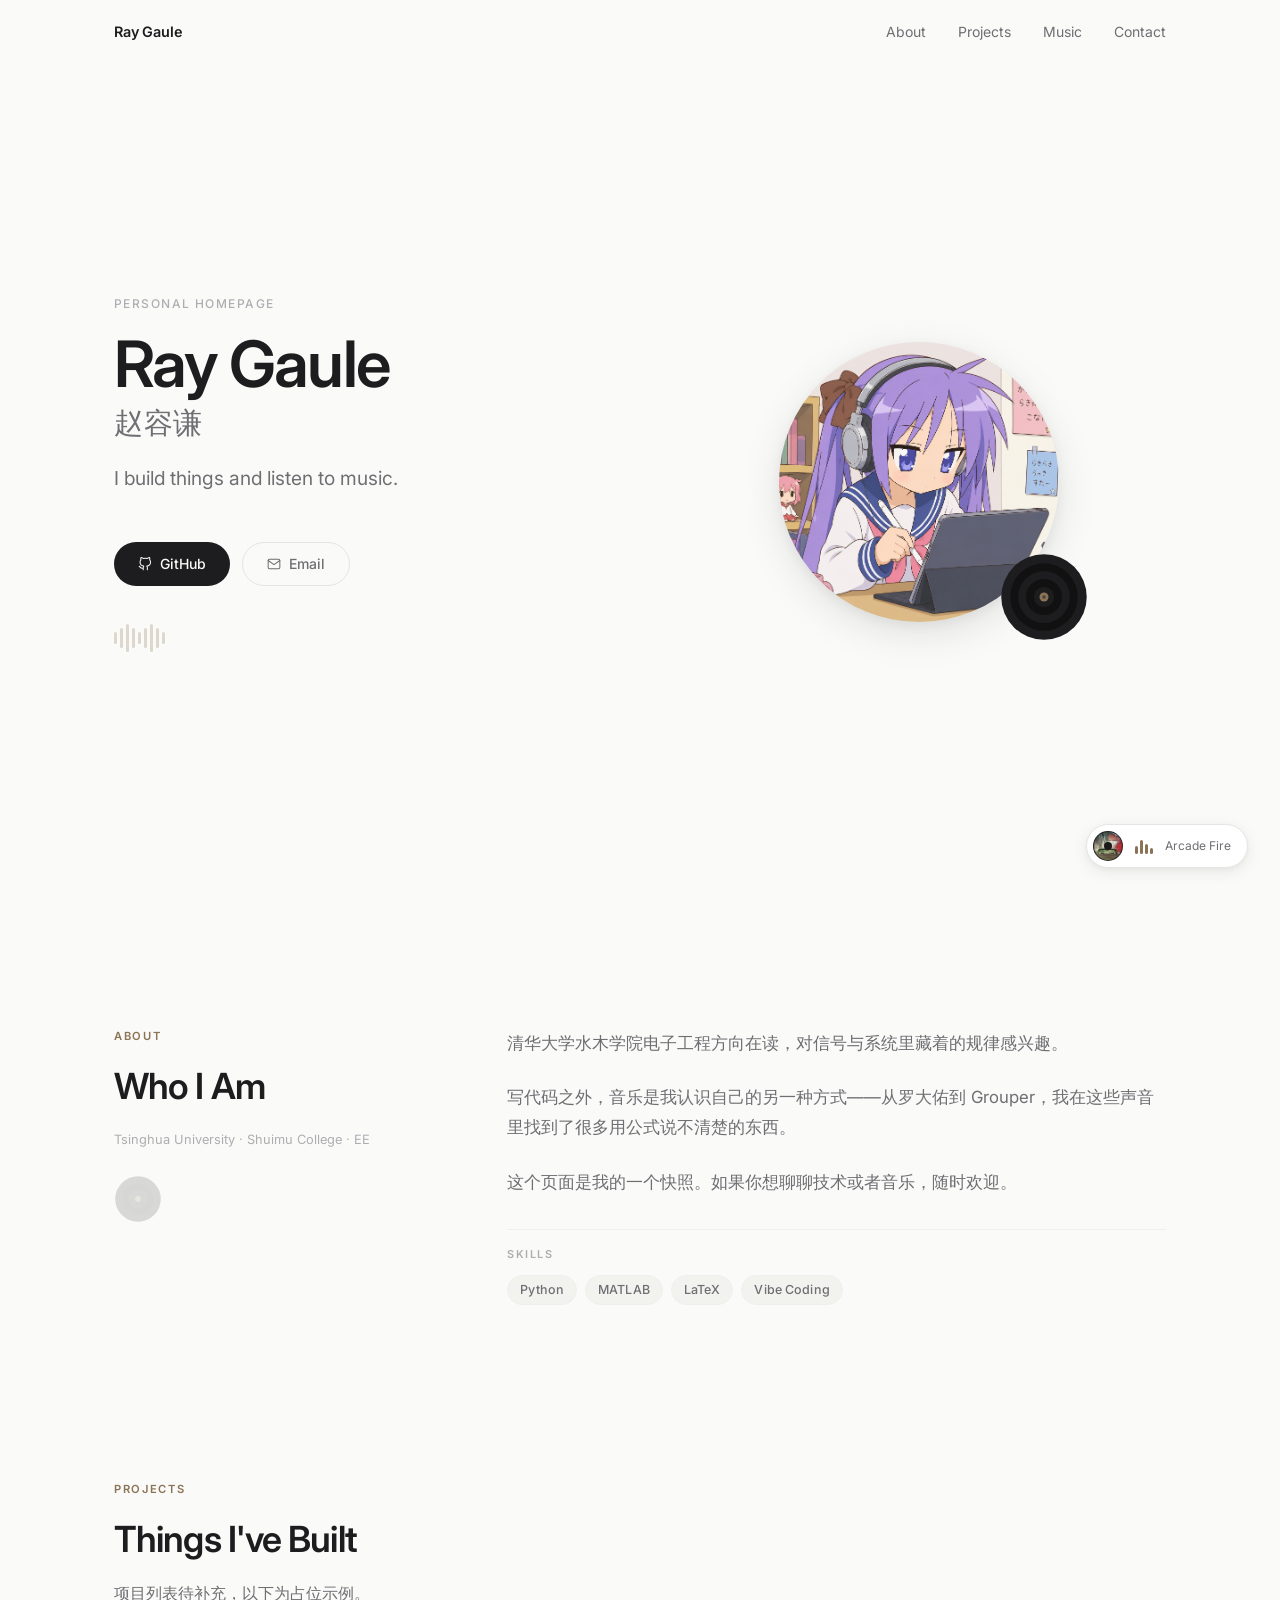
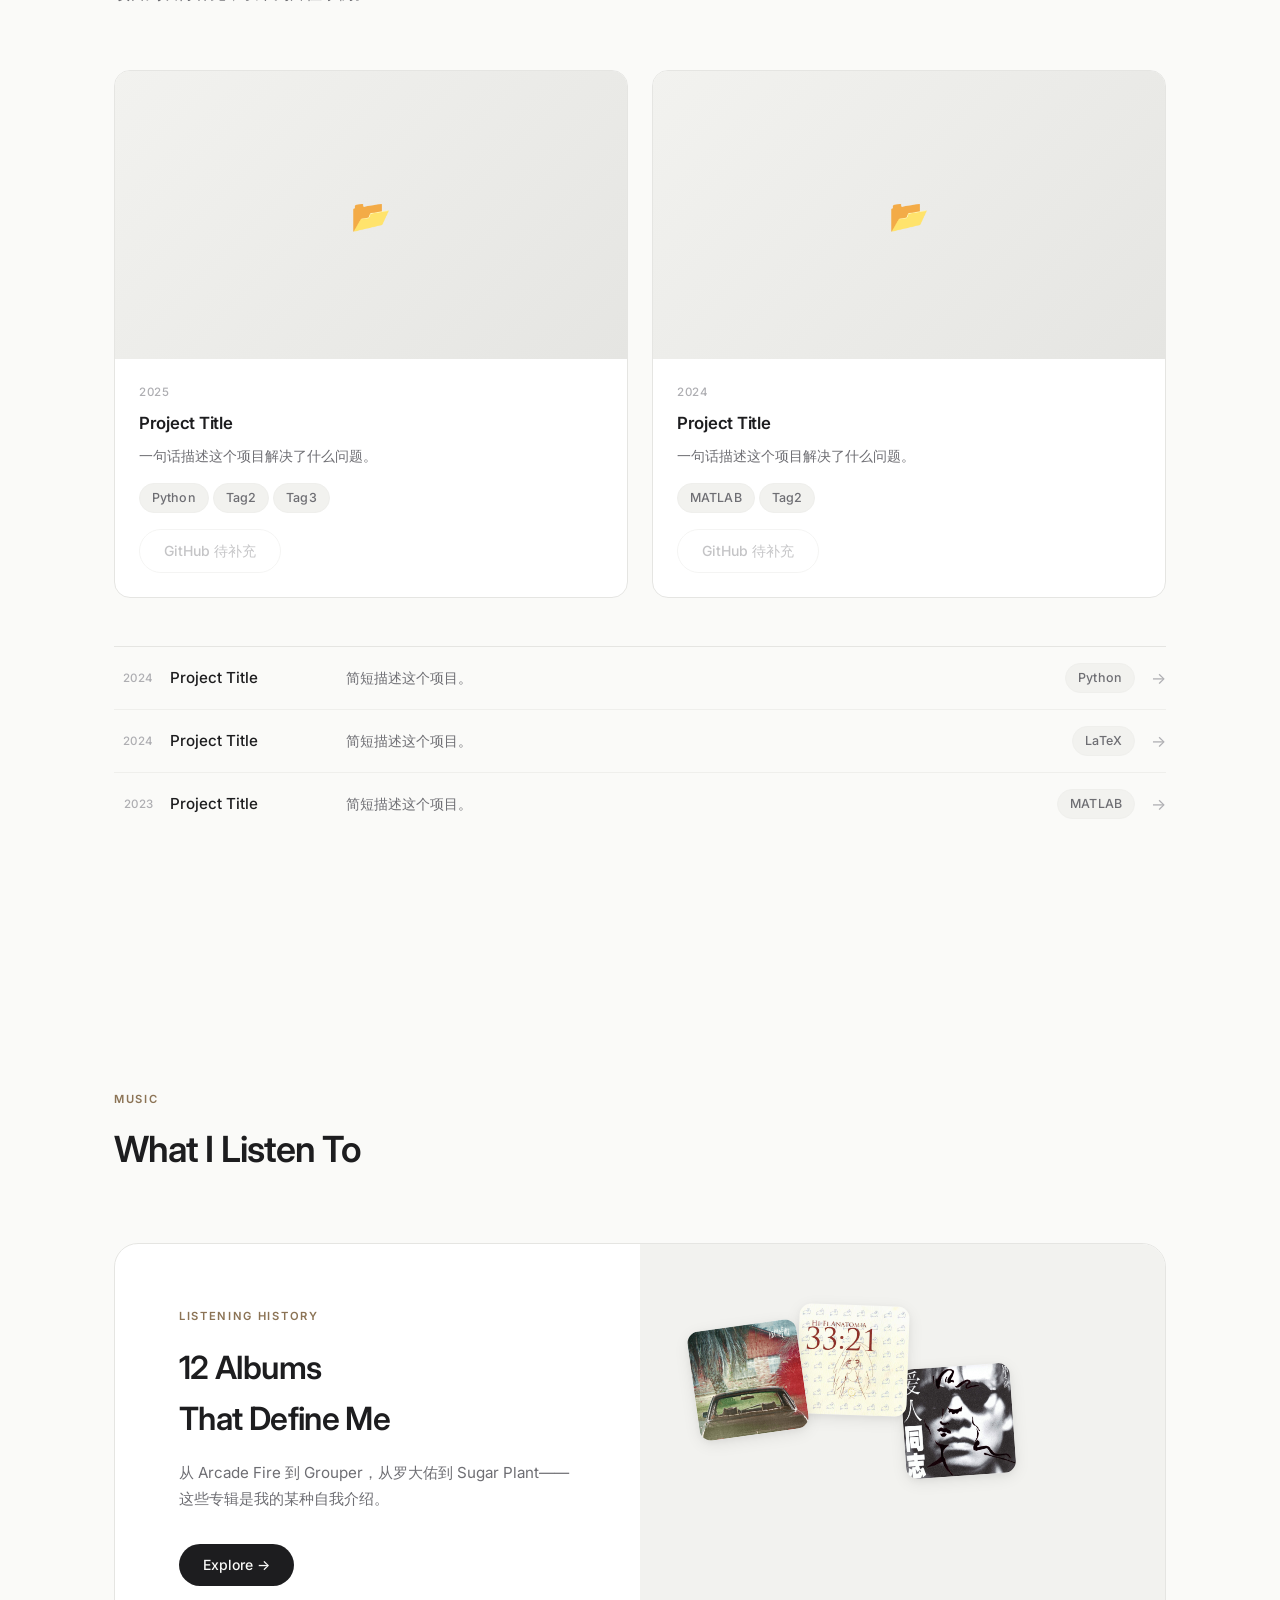
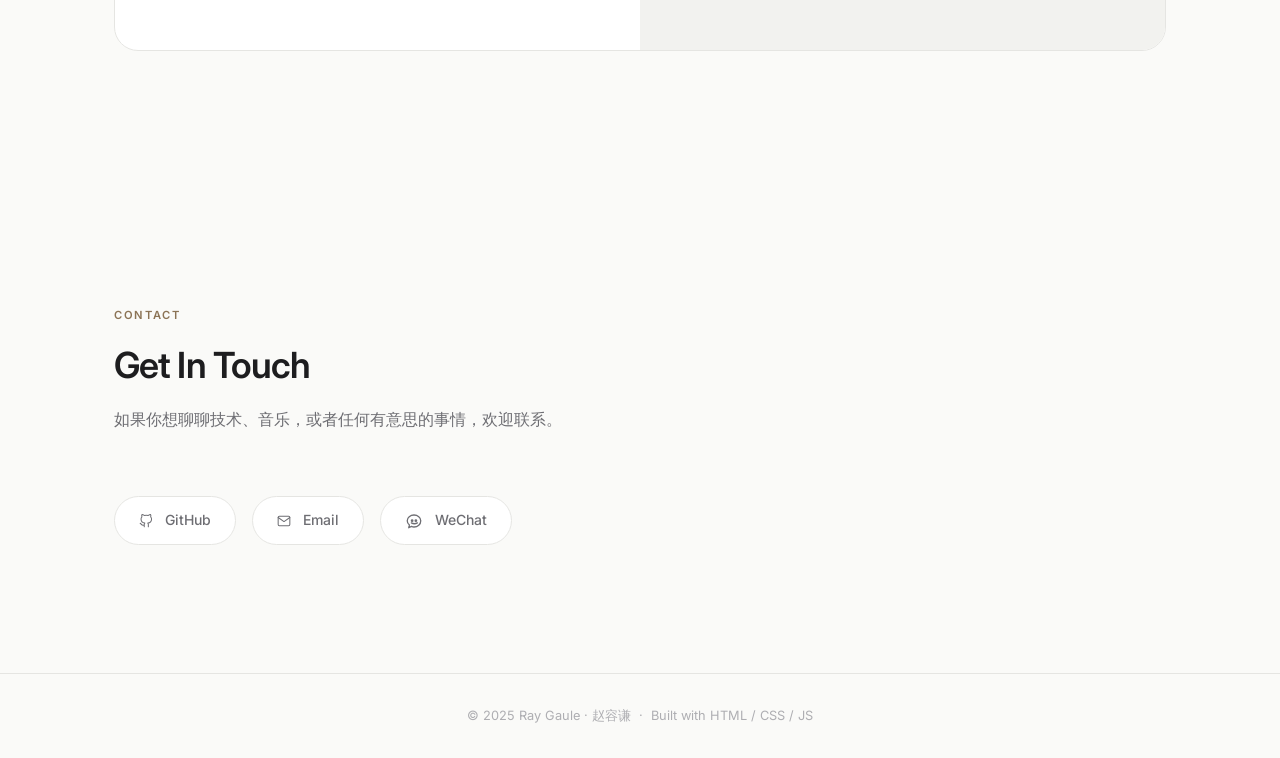
==== index.html @ f87926fa "搭建了基本的网站，包含基本程序员元素和music taste" ====
<!DOCTYPE html>
<html lang="zh-CN">
<head>
  <meta charset="UTF-8">
  <meta name="viewport" content="width=device-width, initial-scale=1.0">
  <title>Ray Gaule</title>
  <link rel="preconnect" href="https://fonts.googleapis.com">
  <link rel="preconnect" href="https://fonts.gstatic.com" crossorigin>
  <link rel="stylesheet" href="css/main.css">
  <link rel="stylesheet" href="css/components.css">
  <link rel="stylesheet" href="css/player.css">
</head>
<body>

<!-- ══════════════════════════════════════
     NAV
══════════════════════════════════════ -->
<nav class="nav" role="navigation">
  <div class="container nav__inner">
    <a class="nav__logo" href="#top">Ray Gaule</a>
    <ul class="nav__links" role="list">
      <li><a class="nav__link" href="#about">About</a></li>
      <li><a class="nav__link" href="#projects">Projects</a></li>
      <li><a class="nav__link" href="#music">Music</a></li>
      <li><a class="nav__link" href="#contact">Contact</a></li>
    </ul>
  </div>
</nav>

<!-- ══════════════════════════════════════
     HERO
══════════════════════════════════════ -->
<section class="hero" id="top">
  <div class="container hero__inner">

    <!-- Left: text -->
    <div class="hero__text">
      <p class="hero__label">Personal Homepage</p>

      <h1 class="hero__greeting">
        <span class="hero__name-en" id="heroNameEn">Ray Gaule</span>
        <span class="hero__name-zh" id="heroNameZh">赵容谦</span>
      </h1>

      <p class="hero__tagline" id="heroTagline">
        I build things and listen to music.
      </p>

      <div class="hero__cta">
        <!-- GitHub -->
        <a id="heroGithub" href="#" class="btn btn--primary" target="_blank" rel="noopener">
          <svg class="icon" viewBox="0 0 24 24">
            <path d="M9 19c-5 1.5-5-2.5-7-3m14 6v-3.87a3.37 3.37 0 0 0-.94-2.61c3.14-.35 6.44-1.54 6.44-7A5.44 5.44 0 0 0 20 4.77 5.07 5.07 0 0 0 19.91 1S18.73.65 16 2.48a13.38 13.38 0 0 0-7 0C6.27.65 5.09 1 5.09 1A5.07 5.07 0 0 0 5 4.77a5.44 5.44 0 0 0-1.5 3.78c0 5.42 3.3 6.61 6.44 7A3.37 3.37 0 0 0 9 18.13V22"/>
          </svg>
          GitHub
        </a>

        <!-- Email: hover shows address, click copies -->
        <button id="heroEmail" class="btn btn--ghost email-copy-btn"
                data-email="" title="点击复制邮箱">
          <svg class="icon" viewBox="0 0 24 24">
            <path d="M4 4h16c1.1 0 2 .9 2 2v12c0 1.1-.9 2-2 2H4c-1.1 0-2-.9-2-2V6c0-1.1.9-2 2-2z"/>
            <polyline points="22,6 12,13 2,6"/>
          </svg>
          Email
        </button>
      </div>

      <!-- Wave under CTA -->
      <div class="wave-divider" aria-hidden="true"
           style="justify-content:flex-start; margin-top:var(--s6);">
        <div class="wave-divider__bar"></div>
        <div class="wave-divider__bar"></div>
        <div class="wave-divider__bar"></div>
        <div class="wave-divider__bar"></div>
        <div class="wave-divider__bar"></div>
        <div class="wave-divider__bar"></div>
        <div class="wave-divider__bar"></div>
        <div class="wave-divider__bar"></div>
        <div class="wave-divider__bar"></div>
      </div>
    </div>

    <!-- Right: avatar + vinyl -->
    <div class="hero__visual">
      <div class="hero__avatar-wrap">
        <img class="hero__avatar" id="heroAvatar" src="" alt="Ray Gaule">
        <div class="hero__avatar-placeholder" id="heroInitials" style="display:none">RG</div>
        <div class="hero__vinyl" aria-hidden="true">
          <svg class="vinyl" viewBox="0 0 80 80">
            <g class="vinyl__disc">
              <circle cx="40" cy="40" r="38" fill="#1D1D1F"/>
              <circle cx="40" cy="40" r="30" fill="#111"/>
              <circle cx="40" cy="40" r="23" fill="#1D1D1F"/>
              <circle cx="40" cy="40" r="16" fill="#111"/>
              <circle cx="40" cy="40" r="9"  fill="#1D1D1F"/>
              <circle cx="40" cy="40" r="4"  fill="#8B7355"/>
              <circle cx="40" cy="40" r="1.5" fill="#444"/>
            </g>
          </svg>
        </div>
      </div>
    </div>

  </div>
</section>

<!-- ══════════════════════════════════════
     ABOUT  (includes Skills)
══════════════════════════════════════ -->
<section class="section" id="about">
  <div class="container">
    <div class="about__grid">

      <!-- Left: meta -->
      <div class="about__meta reveal">
        <div class="section-eyebrow">About</div>
        <h2 class="section-title">Who I Am</h2>
        <p class="about__edu" id="aboutEdu">Tsinghua University · Shuimu College · EE</p>

        <!-- Tiny vinyl accent -->
        <div style="margin-top:1.5rem; opacity:.15; width:48px;" aria-hidden="true">
          <svg viewBox="0 0 80 80">
            <g class="vinyl__disc">
              <circle cx="40" cy="40" r="38" fill="#1D1D1F"/>
              <circle cx="40" cy="40" r="26" fill="#111"/>
              <circle cx="40" cy="40" r="16" fill="#1D1D1F"/>
              <circle cx="40" cy="40" r="5"  fill="#8B7355"/>
            </g>
          </svg>
        </div>
      </div>

      <!-- Right: text + skills -->
      <div class="about__right">
        <div class="about__text reveal" id="aboutText">
          <!-- Paragraphs filled by JS -->
        </div>

        <!-- Skills integrated below text -->
        <div class="about__skills reveal" id="aboutSkills">
          <div class="about__skills-label">Skills</div>
          <div class="skills__list" id="skillsList">
            <!-- Tags filled by JS -->
          </div>
        </div>
      </div>

    </div>
  </div>
</section>

<!-- ══════════════════════════════════════
     PROJECTS
══════════════════════════════════════ -->
<section class="section" id="projects" style="padding-top: var(--s7);">
  <div class="container">
    <div class="section-header reveal">
      <div class="section-eyebrow">Projects</div>
      <h2 class="section-title">Things I've Built</h2>
      <p class="section-subtitle">项目列表待补充，以下为占位示例。</p>
    </div>

    <div class="projects__featured" id="projectsFeatured"></div>
    <div class="projects__others"   id="projectsOthers"></div>
  </div>
</section>

<!-- ══════════════════════════════════════
     MUSIC ENTRY
══════════════════════════════════════ -->
<section class="section" id="music">
  <div class="container">
    <div class="section-header reveal">
      <div class="section-eyebrow">Music</div>
      <h2 class="section-title">What I Listen To</h2>
    </div>

    <a href="music.html" class="music-entry reveal" aria-label="查看音乐品味页面">
      <div class="music-entry__content">
        <div class="music-entry__label">Listening History</div>
        <h3 class="music-entry__title">12 Albums<br>That Define Me</h3>
        <p class="music-entry__desc">
          从 Arcade Fire 到 Grouper，从罗大佑到 Sugar Plant——<br>
          这些专辑是我的某种自我介绍。
        </p>
        <span class="btn btn--primary" style="align-self:flex-start">Explore →</span>
      </div>
      <div class="music-entry__visual">
        <div class="album-previews" id="musicThumbs"></div>
      </div>
    </a>
  </div>
</section>

<!-- ══════════════════════════════════════
     CONTACT
══════════════════════════════════════ -->
<section class="section" id="contact">
  <div class="container">
    <div class="section-header reveal">
      <div class="section-eyebrow">Contact</div>
      <h2 class="section-title">Get In Touch</h2>
      <p class="section-subtitle">如果你想聊聊技术、音乐，或者任何有意思的事情，欢迎联系。</p>
    </div>

    <div class="contact__links reveal">

      <!-- GitHub -->
      <a id="contactGithub" href="#" class="contact-link" target="_blank" rel="noopener">
        <svg class="contact-link__icon icon" viewBox="0 0 24 24">
          <path d="M9 19c-5 1.5-5-2.5-7-3m14 6v-3.87a3.37 3.37 0 0 0-.94-2.61c3.14-.35 6.44-1.54 6.44-7A5.44 5.44 0 0 0 20 4.77 5.07 5.07 0 0 0 19.91 1S18.73.65 16 2.48a13.38 13.38 0 0 0-7 0C6.27.65 5.09 1 5.09 1A5.07 5.07 0 0 0 5 4.77a5.44 5.44 0 0 0-1.5 3.78c0 5.42 3.3 6.61 6.44 7A3.37 3.37 0 0 0 9 18.13V22"/>
        </svg>
        GitHub
      </a>

      <!-- Email (hover shows address, click copies) -->
      <button id="contactEmail" class="contact-link email-copy-btn" data-email="">
        <svg class="contact-link__icon icon" viewBox="0 0 24 24">
          <path d="M4 4h16c1.1 0 2 .9 2 2v12c0 1.1-.9 2-2 2H4c-1.1 0-2-.9-2-2V6c0-1.1.9-2 2-2z"/>
          <polyline points="22,6 12,13 2,6"/>
        </svg>
        Email
      </button>

      <!-- WeChat -->
      <button id="contactWechat" class="contact-link">
        <svg class="contact-link__icon" viewBox="0 0 24 24" fill="none"
             stroke="currentColor" stroke-width="1.75" stroke-linecap="round" stroke-linejoin="round">
          <path d="M8.5 14.5c2.5 1.5 5.5 1.5 8 0"/>
          <circle cx="9.5"  cy="11.5" r="1"/>
          <circle cx="14.5" cy="11.5" r="1"/>
          <path d="M21 11.5C21 7.36 16.97 4 12 4S3 7.36 3 11.5c0 2.32 1.12 4.38 2.88 5.77L5 21l3.64-1.82C9.7 19.7 10.82 20 12 20c4.97 0 9-3.36 9-8.5z"/>
        </svg>
        WeChat
      </button>

    </div>
  </div>
</section>

<!-- ══════════════════════════════════════
     FOOTER
══════════════════════════════════════ -->
<footer class="footer">
  <div class="container">
    <p>© 2025 Ray Gaule · 赵容谦 &nbsp;·&nbsp; Built with HTML / CSS / JS</p>
  </div>
</footer>

<!-- ══════════════════════════════════════
     WECHAT MODAL
══════════════════════════════════════ -->
<div class="modal-overlay" id="wechatModal" role="dialog" aria-modal="true">
  <div class="modal">
    <h3 class="modal__title">WeChat</h3>
    <p class="modal__sub">扫一扫加我微信</p>
    <div class="modal__qr">
      <img id="wechatQR" src="" alt="WeChat QR Code">
    </div>
    <button class="modal__close" id="wechatClose">关闭</button>
  </div>
</div>

<!-- ══════════════════════════════════════
     MINI PLAYER
══════════════════════════════════════ -->
<div id="player" class="player" aria-label="音乐播放器"></div>

<script src="js/player.js"></script>
<script src="js/main.js"></script>
</body>
</html>
---- css/main.css ----
/* ============================================================
   main.css — Design System & Base Styles
   ============================================================ */

@import url('https://fonts.googleapis.com/css2?family=Inter:wght@300;400;500;600&display=swap');

/* ── Design Tokens ───────────────────────────────────────── */
:root {
  /* Colors */
  --bg:            #FAFAF8;
  --bg-elevated:   #FFFFFF;
  --bg-secondary:  #F2F2EF;
  --border:        #E5E5E2;
  --border-light:  #EFEFEC;

  --text-primary:   #1D1D1F;
  --text-secondary: #6E6E73;
  --text-tertiary:  #AEAEB2;

  /* Accent — warm vinyl brown */
  --accent:       #8B7355;
  --accent-light: #F5EFE7;

  /* Typography */
  --font: 'Inter', -apple-system, BlinkMacSystemFont,
          'PingFang SC', 'Hiragino Sans GB', 'Microsoft YaHei', sans-serif;

  /* Spacing scale */
  --s1:  4px;
  --s2:  8px;
  --s3:  12px;
  --s4:  16px;
  --s5:  24px;
  --s6:  32px;
  --s7:  48px;
  --s8:  64px;
  --s9:  96px;
  --s10: 128px;

  /* Radii */
  --r-sm:  8px;
  --r-md:  12px;
  --r-lg:  16px;
  --r-xl:  24px;
  --r-full: 9999px;

  /* Shadows */
  --shadow-xs: 0 1px 2px rgba(0,0,0,.05);
  --shadow-sm: 0 1px 4px rgba(0,0,0,.06), 0 1px 2px rgba(0,0,0,.04);
  --shadow-md: 0 4px 16px rgba(0,0,0,.08), 0 2px 6px rgba(0,0,0,.04);
  --shadow-lg: 0 12px 40px rgba(0,0,0,.10), 0 4px 12px rgba(0,0,0,.05);
  --shadow-xl: 0 24px 64px rgba(0,0,0,.13), 0 8px 24px rgba(0,0,0,.06);

  /* Transitions */
  --t-fast:   150ms ease;
  --t-base:   240ms ease;
  --t-slow:   400ms ease;
  --t-spring: 600ms cubic-bezier(0.16, 1, 0.3, 1);

  /* Layout */
  --max-w:    1100px;
  --nav-h:    64px;
}

/* ── Reset ───────────────────────────────────────────────── */
*, *::before, *::after { box-sizing: border-box; margin: 0; padding: 0; }

html {
  font-size: 16px;
  scroll-behavior: smooth;
  -webkit-font-smoothing: antialiased;
  -moz-osx-font-smoothing: grayscale;
}

body {
  font-family: var(--font);
  background: var(--bg);
  color: var(--text-primary);
  line-height: 1.6;
  overflow-x: hidden;
}

img { display: block; max-width: 100%; }
a   { color: inherit; text-decoration: none; }
ul, ol { list-style: none; }
button { cursor: pointer; border: none; background: none; font: inherit; }

/* ── Typography Scale ────────────────────────────────────── */
.text-xs   { font-size: .75rem;  line-height: 1.4; }
.text-sm   { font-size: .875rem; line-height: 1.5; }
.text-base { font-size: 1rem;    line-height: 1.6; }
.text-lg   { font-size: 1.125rem;line-height: 1.5; }
.text-xl   { font-size: 1.25rem; line-height: 1.4; }
.text-2xl  { font-size: 1.5rem;  line-height: 1.3; }
.text-3xl  { font-size: 1.875rem;line-height: 1.25;}
.text-4xl  { font-size: 2.25rem; line-height: 1.2; }
.text-5xl  { font-size: 3rem;    line-height: 1.1; }
.text-6xl  { font-size: 3.75rem; line-height: 1.05;}

/* ── Layout Utilities ────────────────────────────────────── */
.container {
  width: 100%;
  max-width: var(--max-w);
  margin: 0 auto;
  padding: 0 var(--s5);
}

.section {
  padding: var(--s10) 0;
}

/* ── Navigation ──────────────────────────────────────────── */
.nav {
  position: fixed;
  top: 0; left: 0; right: 0;
  height: var(--nav-h);
  z-index: 100;
  transition: background var(--t-base), border-color var(--t-base), box-shadow var(--t-base);
  background: transparent;
  border-bottom: 1px solid transparent;
}

.nav.scrolled {
  background: rgba(250, 250, 248, 0.85);
  backdrop-filter: blur(20px);
  -webkit-backdrop-filter: blur(20px);
  border-bottom-color: var(--border-light);
  box-shadow: var(--shadow-xs);
}

.nav__inner {
  height: var(--nav-h);
  display: flex;
  align-items: center;
  justify-content: space-between;
}

.nav__logo {
  font-size: .9rem;
  font-weight: 600;
  letter-spacing: -.01em;
  color: var(--text-primary);
  transition: opacity var(--t-fast);
}
.nav__logo:hover { opacity: .65; }

.nav__links {
  display: flex;
  align-items: center;
  gap: var(--s6);
}

.nav__link {
  font-size: .875rem;
  font-weight: 400;
  color: var(--text-secondary);
  transition: color var(--t-fast);
}
.nav__link:hover,
.nav__link.active { color: var(--text-primary); }

/* ── Hero ────────────────────────────────────────────────── */
.hero {
  min-height: 100vh;
  display: flex;
  align-items: center;
  padding-top: var(--nav-h);
}

.hero__inner {
  display: grid;
  grid-template-columns: 1fr 1fr;
  gap: var(--s8);
  align-items: center;
  width: 100%;
}

.hero__label {
  font-size: .75rem;
  font-weight: 500;
  letter-spacing: .12em;
  text-transform: uppercase;
  color: var(--text-tertiary);
  margin-bottom: var(--s4);
}

.hero__greeting {
  font-size: clamp(2.5rem, 5vw, 4rem);
  font-weight: 600;
  letter-spacing: -.03em;
  line-height: 1.1;
  margin-bottom: var(--s3);
}

.hero__name-en  { display: block; color: var(--text-primary); }
.hero__name-zh  {
  display: block;
  font-size: clamp(1.2rem, 2.5vw, 1.8rem);
  font-weight: 300;
  color: var(--text-secondary);
  letter-spacing: .02em;
  margin-top: var(--s2);
}

.hero__tagline {
  font-size: clamp(1rem, 1.8vw, 1.2rem);
  font-weight: 400;
  color: var(--text-secondary);
  margin-top: var(--s5);
  margin-bottom: var(--s7);
  max-width: 400px;
}

.hero__cta {
  display: flex;
  gap: var(--s3);
  flex-wrap: wrap;
}

/* Hero Visual */
.hero__visual {
  display: flex;
  justify-content: center;
  align-items: center;
  position: relative;
}

.hero__avatar-wrap {
  position: relative;
  display: inline-block;
}

.hero__avatar {
  width: 280px;
  height: 280px;
  border-radius: 50%;
  object-fit: cover;
  box-shadow: var(--shadow-lg);
  display: block;
  background: var(--bg-secondary);
}

/* Avatar placeholder (shown when no image) */
.hero__avatar-placeholder {
  width: 280px;
  height: 280px;
  border-radius: 50%;
  background: linear-gradient(135deg, var(--bg-secondary) 0%, var(--border) 100%);
  display: flex;
  align-items: center;
  justify-content: center;
  box-shadow: var(--shadow-lg);
  font-size: 4rem;
  font-weight: 300;
  color: var(--text-tertiary);
  letter-spacing: -.02em;
}

/* Vinyl decoration */
.hero__vinyl {
  position: absolute;
  bottom: -20px;
  right: -30px;
  width: 90px;
  height: 90px;
}

/* ── Section Headers ─────────────────────────────────────── */
.section-header {
  margin-bottom: var(--s8);
}

.section-eyebrow {
  font-size: .7rem;
  font-weight: 600;
  letter-spacing: .15em;
  text-transform: uppercase;
  color: var(--accent);
  margin-bottom: var(--s3);
}

.section-title {
  font-size: clamp(1.5rem, 3vw, 2.25rem);
  font-weight: 600;
  letter-spacing: -.025em;
  color: var(--text-primary);
}

.section-subtitle {
  font-size: 1rem;
  color: var(--text-secondary);
  margin-top: var(--s3);
  max-width: 560px;
}

/* ── About (includes Skills) ─────────────────────────────── */
.about__grid {
  display: grid;
  grid-template-columns: 1fr 2fr;
  gap: var(--s8);
  align-items: start;
}

.about__meta {
  position: sticky;
  top: calc(var(--nav-h) + var(--s6));
}

.about__edu {
  font-size: .8rem;
  color: var(--text-tertiary);
  margin-top: var(--s3);
  line-height: 1.8;
}

/* Right column wrapper */
.about__right {
  display: flex;
  flex-direction: column;
  gap: var(--s6);
}

.about__text p {
  font-size: 1.05rem;
  line-height: 1.8;
  color: var(--text-secondary);
  margin-bottom: var(--s5);
}

.about__text p:last-child { margin-bottom: 0; }

/* Skills integrated below about text */
.about__skills {
  padding-top: var(--s4);
  border-top: 1px solid var(--border-light);
}

.about__skills-label {
  font-size: .68rem;
  font-weight: 600;
  letter-spacing: .14em;
  text-transform: uppercase;
  color: var(--text-tertiary);
  margin-bottom: var(--s3);
}

.skills__list {
  display: flex;
  flex-wrap: wrap;
  gap: var(--s2);
}

/* ── Email copy tooltip ──────────────────────────────────── */
.email-copy-btn {
  position: relative;
}

/* Tooltip: shows email address on hover */
.email-copy-btn::before {
  content: attr(data-email);
  position: absolute;
  bottom: calc(100% + 10px);
  left: 50%;
  transform: translateX(-50%) translateY(4px);
  background: var(--text-primary);
  color: var(--bg-elevated);
  font-size: .72rem;
  font-weight: 400;
  padding: 5px 12px;
  border-radius: var(--r-full);
  white-space: nowrap;
  opacity: 0;
  pointer-events: none;
  transition: opacity var(--t-base), transform var(--t-base);
  z-index: 10;
}

/* Tooltip arrow */
.email-copy-btn::after {
  content: '';
  position: absolute;
  bottom: calc(100% + 4px);
  left: 50%;
  transform: translateX(-50%) translateY(4px);
  border: 5px solid transparent;
  border-top-color: var(--text-primary);
  opacity: 0;
  pointer-events: none;
  transition: opacity var(--t-base), transform var(--t-base);
  z-index: 10;
}

.email-copy-btn:hover::before,
.email-copy-btn:hover::after {
  opacity: 1;
  transform: translateX(-50%) translateY(0);
}

/* Copied state: tooltip shows confirmation */
.email-copy-btn.copied::before {
  content: '已复制 ✓';
  background: #22a861;
}

.email-copy-btn.copied::after {
  border-top-color: #22a861;
}

/* ── Projects ────────────────────────────────────────────── */
.projects__featured {
  display: grid;
  grid-template-columns: repeat(2, 1fr);
  gap: var(--s5);
  margin-bottom: var(--s7);
}

.projects__others {
  display: flex;
  flex-direction: column;
  gap: 0;
  border-top: 1px solid var(--border);
}

/* ── Music Section (entry) ───────────────────────────────── */
.music-entry {
  background: var(--bg-elevated);
  border: 1px solid var(--border);
  border-radius: var(--r-xl);
  overflow: hidden;
  display: grid;
  grid-template-columns: 1fr 1fr;
  min-height: 320px;
  transition: box-shadow var(--t-base), transform var(--t-base);
}

.music-entry:hover {
  box-shadow: var(--shadow-lg);
  transform: translateY(-2px);
}

.music-entry__content {
  padding: var(--s8);
  display: flex;
  flex-direction: column;
  justify-content: center;
}

.music-entry__label {
  font-size: .7rem;
  font-weight: 600;
  letter-spacing: .15em;
  text-transform: uppercase;
  color: var(--accent);
  margin-bottom: var(--s4);
}

.music-entry__title {
  font-size: clamp(1.5rem, 2.5vw, 2rem);
  font-weight: 600;
  letter-spacing: -.02em;
  margin-bottom: var(--s4);
}

.music-entry__desc {
  font-size: .95rem;
  color: var(--text-secondary);
  line-height: 1.7;
  margin-bottom: var(--s6);
}

.music-entry__visual {
  position: relative;
  background: var(--bg-secondary);
  overflow: hidden;
  display: flex;
  align-items: center;
  justify-content: center;
}

/* ── Contact ─────────────────────────────────────────────── */
.contact__links {
  display: flex;
  gap: var(--s4);
  flex-wrap: wrap;
  margin-top: var(--s6);
}

/* ── Modal (WeChat QR) ───────────────────────────────────── */
.modal-overlay {
  position: fixed;
  inset: 0;
  background: rgba(0,0,0,.4);
  backdrop-filter: blur(4px);
  z-index: 200;
  display: flex;
  align-items: center;
  justify-content: center;
  opacity: 0;
  pointer-events: none;
  transition: opacity var(--t-base);
}

.modal-overlay.open {
  opacity: 1;
  pointer-events: all;
}

.modal {
  background: var(--bg-elevated);
  border-radius: var(--r-xl);
  padding: var(--s7);
  text-align: center;
  box-shadow: var(--shadow-xl);
  transform: scale(.95) translateY(8px);
  transition: transform var(--t-spring);
  max-width: 320px;
  width: 90%;
}

.modal-overlay.open .modal {
  transform: scale(1) translateY(0);
}

.modal__title {
  font-size: 1.1rem;
  font-weight: 600;
  margin-bottom: var(--s2);
}

.modal__sub {
  font-size: .85rem;
  color: var(--text-secondary);
  margin-bottom: var(--s5);
}

.modal__qr {
  width: 180px;
  height: 180px;
  margin: 0 auto var(--s5);
  border-radius: var(--r-md);
  background: var(--bg-secondary);
  display: flex;
  align-items: center;
  justify-content: center;
  overflow: hidden;
}

.modal__qr img { width: 100%; height: 100%; object-fit: cover; }

.modal__close {
  font-size: .85rem;
  color: var(--text-secondary);
  padding: var(--s2) var(--s4);
  border-radius: var(--r-full);
  border: 1px solid var(--border);
  transition: background var(--t-fast), color var(--t-fast);
}
.modal__close:hover {
  background: var(--bg-secondary);
  color: var(--text-primary);
}

/* ── Footer ──────────────────────────────────────────────── */
.footer {
  border-top: 1px solid var(--border);
  padding: var(--s6) 0;
  text-align: center;
  color: var(--text-tertiary);
  font-size: .8rem;
}

/* ── Wave / Music Divider ────────────────────────────────── */
.wave-divider {
  width: 100%;
  height: 40px;
  display: flex;
  align-items: center;
  gap: 3px;
  justify-content: center;
  margin: var(--s3) 0;
  opacity: .25;
}

.wave-divider__bar {
  width: 3px;
  border-radius: 2px;
  background: var(--accent);
  animation: wave-idle 1.4s ease-in-out infinite;
}

.wave-divider__bar:nth-child(1)  { height: 12px; animation-delay: 0s; }
.wave-divider__bar:nth-child(2)  { height: 20px; animation-delay: .1s; }
.wave-divider__bar:nth-child(3)  { height: 28px; animation-delay: .2s; }
.wave-divider__bar:nth-child(4)  { height: 20px; animation-delay: .3s; }
.wave-divider__bar:nth-child(5)  { height: 12px; animation-delay: .4s; }
.wave-divider__bar:nth-child(6)  { height: 20px; animation-delay: .3s; }
.wave-divider__bar:nth-child(7)  { height: 28px; animation-delay: .2s; }
.wave-divider__bar:nth-child(8)  { height: 20px; animation-delay: .1s; }
.wave-divider__bar:nth-child(9)  { height: 12px; animation-delay: 0s; }

@keyframes wave-idle {
  0%, 100% { transform: scaleY(1); }
  50%       { transform: scaleY(.4); }
}

/* ── Scroll-reveal ───────────────────────────────────────── */
.reveal {
  opacity: 0;
  transform: translateY(24px);
  transition: opacity var(--t-slow), transform var(--t-slow);
}

.reveal.visible {
  opacity: 1;
  transform: translateY(0);
}

/* ── Responsive ──────────────────────────────────────────── */
@media (max-width: 900px) {
  .hero__inner         { grid-template-columns: 1fr; text-align: center; }
  .hero__visual        { justify-content: center; margin-top: var(--s6); }
  .hero__tagline       { margin-left: auto; margin-right: auto; }
  .hero__cta           { justify-content: center; }
  .about__grid         { grid-template-columns: 1fr; }
  .about__meta         { position: static; }
  .projects__featured  { grid-template-columns: 1fr; }
  .music-entry         { grid-template-columns: 1fr; }
  .music-entry__visual { min-height: 200px; order: -1; }
}

@media (max-width: 600px) {
  .nav__links { display: none; }
  .section    { padding: var(--s8) 0; }
  .hero__avatar, .hero__avatar-placeholder { width: 200px; height: 200px; }
}
---- css/components.css ----
/* ============================================================
   components.css — Reusable UI Components
   ============================================================ */

/* ── Buttons ─────────────────────────────────────────────── */
.btn {
  display: inline-flex;
  align-items: center;
  gap: var(--s2);
  padding: 10px var(--s5);
  border-radius: var(--r-full);
  font-size: .875rem;
  font-weight: 500;
  transition: background var(--t-fast), color var(--t-fast),
              box-shadow var(--t-fast), transform var(--t-fast);
  white-space: nowrap;
  cursor: pointer;
}

.btn:active { transform: scale(.97); }

.btn--primary {
  background: var(--text-primary);
  color: var(--bg);
}
.btn--primary:hover {
  background: #3D3D3F;
  box-shadow: var(--shadow-sm);
}

.btn--ghost {
  background: transparent;
  color: var(--text-secondary);
  border: 1px solid var(--border);
}
.btn--ghost:hover {
  background: var(--bg-secondary);
  color: var(--text-primary);
}

.btn--icon {
  width: 40px;
  height: 40px;
  padding: 0;
  justify-content: center;
  border-radius: 50%;
}

/* ── Tags / Skill Pills ──────────────────────────────────── */
.tag {
  display: inline-block;
  padding: var(--s1) var(--s3);
  border-radius: var(--r-full);
  font-size: .78rem;
  font-weight: 500;
  background: var(--bg-secondary);
  color: var(--text-secondary);
  border: 1px solid var(--border-light);
  letter-spacing: .01em;
  transition: background var(--t-fast), color var(--t-fast);
}

.tag:hover {
  background: var(--accent-light);
  color: var(--accent);
  border-color: transparent;
}

/* ── Project Cards ───────────────────────────────────────── */
.project-card {
  background: var(--bg-elevated);
  border: 1px solid var(--border);
  border-radius: var(--r-lg);
  overflow: hidden;
  transition: box-shadow var(--t-base), transform var(--t-base);
  display: flex;
  flex-direction: column;
}

.project-card:hover {
  box-shadow: var(--shadow-lg);
  transform: translateY(-3px);
}

.project-card__image {
  aspect-ratio: 16/9;
  background: var(--bg-secondary);
  overflow: hidden;
  position: relative;
}

.project-card__image img {
  width: 100%;
  height: 100%;
  object-fit: cover;
  transition: transform var(--t-slow);
}

.project-card:hover .project-card__image img {
  transform: scale(1.04);
}

/* Placeholder when no image */
.project-card__image-placeholder {
  width: 100%;
  height: 100%;
  display: flex;
  align-items: center;
  justify-content: center;
  background: linear-gradient(135deg, var(--bg-secondary) 0%, var(--border) 100%);
  font-size: 2rem;
  color: var(--text-tertiary);
}

.project-card__body {
  padding: var(--s5);
  flex: 1;
  display: flex;
  flex-direction: column;
}

.project-card__year {
  font-size: .72rem;
  color: var(--text-tertiary);
  margin-bottom: var(--s2);
  font-weight: 500;
  letter-spacing: .05em;
}

.project-card__title {
  font-size: 1.05rem;
  font-weight: 600;
  letter-spacing: -.015em;
  margin-bottom: var(--s2);
  color: var(--text-primary);
}

.project-card__desc {
  font-size: .875rem;
  color: var(--text-secondary);
  line-height: 1.6;
  flex: 1;
  margin-bottom: var(--s4);
}

.project-card__tags {
  display: flex;
  flex-wrap: wrap;
  gap: var(--s1);
  margin-bottom: var(--s4);
}

.project-card__links {
  display: flex;
  gap: var(--s3);
  margin-top: auto;
}

/* ── Project List Item (others) ──────────────────────────── */
.project-item {
  display: flex;
  align-items: center;
  padding: var(--s4) 0;
  border-bottom: 1px solid var(--border-light);
  gap: var(--s4);
  transition: background var(--t-fast);
  cursor: pointer;
}

.project-item:last-child { border-bottom: none; }

.project-item__year {
  font-size: .72rem;
  color: var(--text-tertiary);
  font-weight: 500;
  letter-spacing: .05em;
  min-width: 40px;
  text-align: right;
}

.project-item__title {
  font-size: .95rem;
  font-weight: 500;
  color: var(--text-primary);
  min-width: 160px;
}

.project-item__desc {
  font-size: .85rem;
  color: var(--text-secondary);
  flex: 1;
}

.project-item__tags {
  display: flex;
  gap: var(--s1);
}

.project-item__arrow {
  color: var(--text-tertiary);
  transition: transform var(--t-fast), color var(--t-fast);
  font-size: 1rem;
}

.project-item:hover .project-item__arrow {
  transform: translateX(3px);
  color: var(--text-primary);
}

/* ── Contact Link ────────────────────────────────────────── */
.contact-link {
  display: inline-flex;
  align-items: center;
  gap: var(--s3);
  padding: var(--s3) var(--s5);
  border-radius: var(--r-full);
  font-size: .875rem;
  font-weight: 500;
  background: var(--bg-elevated);
  border: 1px solid var(--border);
  color: var(--text-secondary);
  transition: background var(--t-fast), color var(--t-fast),
              box-shadow var(--t-fast), transform var(--t-fast);
}

.contact-link:hover {
  background: var(--bg-secondary);
  color: var(--text-primary);
  box-shadow: var(--shadow-sm);
  transform: translateY(-1px);
}

.contact-link__icon {
  width: 18px;
  height: 18px;
  flex-shrink: 0;
}

/* ── Mini Album Previews (music entry section) ───────────── */
.album-previews {
  position: relative;
  width: 100%;
  height: 100%;
  min-height: 240px;
}

.album-preview-thumb {
  position: absolute;
  width: 110px;
  height: 110px;
  border-radius: var(--r-md);
  overflow: hidden;
  box-shadow: var(--shadow-md);
  background: var(--bg-secondary);
  transition: transform var(--t-slow), box-shadow var(--t-slow);
}

.album-preview-thumb img {
  width: 100%;
  height: 100%;
  object-fit: cover;
}

.album-preview-thumb:nth-child(1) {
  top: 20%;  left: 10%;
  transform: rotate(-8deg);
  z-index: 3;
}
.album-preview-thumb:nth-child(2) {
  top: 15%;  left: 30%;
  transform: rotate(2deg);
  z-index: 2;
}
.album-preview-thumb:nth-child(3) {
  top: 30%;  left: 50%;
  transform: rotate(-4deg);
  z-index: 1;
}

.music-entry:hover .album-preview-thumb:nth-child(1) {
  transform: rotate(-12deg) translateY(-6px);
  box-shadow: var(--shadow-lg);
}
.music-entry:hover .album-preview-thumb:nth-child(2) {
  transform: rotate(4deg) translateY(-10px);
  box-shadow: var(--shadow-lg);
}
.music-entry:hover .album-preview-thumb:nth-child(3) {
  transform: rotate(-6deg) translateY(-4px);
  box-shadow: var(--shadow-lg);
}

/* ── Vinyl SVG Animation ─────────────────────────────────── */
.vinyl {
  width: 100%;
  height: 100%;
}

.vinyl__disc {
  animation: spin-slow 8s linear infinite;
  transform-origin: 50% 50%;
}

.vinyl__disc.paused {
  animation-play-state: paused;
}

@keyframes spin-slow {
  from { transform: rotate(0deg); }
  to   { transform: rotate(360deg); }
}

/* ── Icon SVG helpers ────────────────────────────────────── */
.icon {
  display: inline-block;
  width: 1em;
  height: 1em;
  stroke-width: 1.75;
  stroke: currentColor;
  fill: none;
  stroke-linecap: round;
  stroke-linejoin: round;
  vertical-align: middle;
}
---- css/player.css ----
/* ============================================================
   player.css — Mini Music Player v2 (Disc + Visualizer)
   ============================================================ */

/* ── Container ───────────────────────────────────────────── */
.player {
  position: fixed;
  bottom: var(--s6);
  right:  var(--s6);
  z-index: 150;
  display: flex;
  flex-direction: column;
  align-items: flex-end;
}

/* ── Collapsed pill ──────────────────────────────────────── */
.player__pill {
  display: flex;
  align-items: center;
  gap: var(--s3);
  padding: 6px var(--s4) 6px 6px;
  background: var(--bg-elevated);
  border: 1px solid var(--border);
  border-radius: var(--r-full);
  box-shadow: var(--shadow-md);
  cursor: pointer;
  user-select: none;
  transition: box-shadow var(--t-fast), transform var(--t-fast);
}

.player__pill:hover {
  box-shadow: var(--shadow-lg);
  transform: translateY(-1px);
}

/* Mini circular album art in pill */
.player__pill-disc {
  width: 30px;
  height: 30px;
  border-radius: 50%;
  overflow: hidden;
  flex-shrink: 0;
  border: 1px solid rgba(0,0,0,.08);
  background: #222;
  animation: disc-spin 10s linear infinite;
  animation-play-state: paused;
  position: relative;
}

.player--playing .player__pill-disc { animation-play-state: running; }

.player__pill-disc img {
  width: 100%; height: 100%;
  object-fit: cover; display: block;
}

/* Tiny center hole overlay on pill disc */
.player__pill-disc::after {
  content: '';
  position: absolute;
  top: 50%; left: 50%;
  transform: translate(-50%,-50%);
  width: 8px; height: 8px;
  border-radius: 50%;
  background: #1a1a1a;
  box-shadow: 0 0 0 1px rgba(255,255,255,.05);
  pointer-events: none;
}

/* EQ bars */
.player__pill-eq {
  display: flex;
  align-items: flex-end;
  gap: 2px;
  height: 16px;
}

.player__pill-eq-bar {
  width: 3px;
  border-radius: 2px;
  background: var(--accent);
}

.player__pill-eq-bar:nth-child(1) { height: 8px;  animation: eq1 .80s ease-in-out infinite; }
.player__pill-eq-bar:nth-child(2) { height: 14px; animation: eq2 .90s ease-in-out infinite; }
.player__pill-eq-bar:nth-child(3) { height: 10px; animation: eq3 .70s ease-in-out infinite; }
.player__pill-eq-bar:nth-child(4) { height: 6px;  animation: eq4 1.1s ease-in-out infinite; }

.player:not(.player--playing) .player__pill-eq-bar { animation-play-state: paused; }

@keyframes eq1 { 0%,100%{height:8px}  50%{height:14px} }
@keyframes eq2 { 0%,100%{height:14px} 50%{height:6px}  }
@keyframes eq3 { 0%,100%{height:10px} 50%{height:16px} }
@keyframes eq4 { 0%,100%{height:6px}  50%{height:12px} }

.player__pill-track {
  font-size: .75rem;
  color: var(--text-secondary);
  max-width: 120px;
  white-space: nowrap;
  overflow: hidden;
  text-overflow: ellipsis;
}

/* ── Expanded panel ──────────────────────────────────────── */
.player__panel {
  background: var(--bg-elevated);
  border: 1px solid var(--border);
  border-radius: var(--r-xl);
  box-shadow: var(--shadow-xl);
  width: 300px;
  overflow: hidden;
  margin-bottom: var(--s2);
  transform-origin: bottom right;
  animation: panel-open var(--t-spring) forwards;
}

@keyframes panel-open {
  from { opacity: 0; transform: scale(.92) translateY(10px); }
  to   { opacity: 1; transform: scale(1)   translateY(0);    }
}

.player__panel.closing {
  animation: panel-close var(--t-base) forwards;
}

@keyframes panel-close {
  from { opacity: 1; transform: scale(1)   translateY(0);    }
  to   { opacity: 0; transform: scale(.92) translateY(10px); }
}

/* ── Disc section (dark backdrop) ───────────────────────── */
.player__disc-section {
  position: relative;
  background: #161412;
  padding: var(--s5) 0 0;
  display: flex;
  flex-direction: column;
  align-items: center;
  gap: var(--s4);
}

/* Close button */
.player__close {
  position: absolute;
  top: var(--s3); right: var(--s3);
  width: 26px; height: 26px;
  border-radius: 50%;
  background: rgba(255,255,255,.10);
  border: none;
  color: rgba(255,255,255,.60);
  display: flex;
  align-items: center; justify-content: center;
  opacity: 0;
  transition: opacity var(--t-fast), background var(--t-fast), color var(--t-fast);
  z-index: 5;
  cursor: pointer;
}

.player__disc-section:hover .player__close { opacity: 1; }
.player__close:hover { background: rgba(255,255,255,.22); color: white; }

/* ── Spinning disc ───────────────────────────────────────── */
.player__disc {
  width: 156px; height: 156px;
  border-radius: 50%;
  position: relative;
  cursor: pointer;
  flex-shrink: 0;
  box-shadow:
    0 0 0 1px rgba(255,255,255,.04),
    0 8px 40px rgba(0,0,0,.65),
    0 2px 8px  rgba(0,0,0,.40);
}

/* Burst animation on track change */
@keyframes disc-burst {
  0%   { transform: scale(1); }
  28%  { transform: scale(1.07); }
  100% { transform: scale(1); }
}

.player__disc.burst { animation: disc-burst 360ms cubic-bezier(0.16,1,0.3,1); }

/* Rotating wrapper — only this part spins */
.player__disc-inner {
  width: 100%; height: 100%;
  border-radius: 50%;
  animation: disc-spin 10s linear infinite;
  animation-play-state: paused;
}

.player--playing .player__disc-inner { animation-play-state: running; }

@keyframes disc-spin {
  from { transform: rotate(0deg); }
  to   { transform: rotate(360deg); }
}

/* Album art fills disc */
.player__disc-cover {
  position: absolute;
  inset: 0;
  border-radius: 50%;
  overflow: hidden;
  background: #222;
}

.player__disc-cover img {
  width: 100%; height: 100%;
  object-fit: cover; display: block;
  transition: opacity 280ms ease;
}

/* Subtle vinyl groove rings */
.player__disc-grooves {
  position: absolute;
  inset: 0;
  border-radius: 50%;
  background: radial-gradient(circle at center,
    transparent 25%,
    rgba(0,0,0,.12) 27%, transparent 28%,
    rgba(0,0,0,.08) 35%, transparent 36%,
    rgba(0,0,0,.07) 43%, transparent 44%,
    rgba(0,0,0,.05) 51%, transparent 52%,
    rgba(0,0,0,.04) 59%, transparent 60%,
    rgba(0,0,0,.03) 67%, transparent 68%
  );
  pointer-events: none;
}

/* Center spindle hole */
.player__disc-hole {
  position: absolute;
  top: 50%; left: 50%;
  transform: translate(-50%,-50%);
  width: 20px; height: 20px;
  border-radius: 50%;
  background: #161412;
  box-shadow: 0 0 0 1.5px rgba(255,255,255,.06) inset,
              0 0 8px rgba(0,0,0,.5);
  z-index: 2;
  pointer-events: none;
}

/* ── ScalesMixer canvas ───────────────────────────────────── */
.player__viz-canvas {
  display: block;
  width: 100%;
  height: 64px;
  background: #161412;   /* matches disc section */
}

/* ── Track info (light section) ──────────────────────────── */
.player__info {
  padding: var(--s4) var(--s5) 0;
  overflow: hidden;
}

/* Track change slide animations */
@keyframes ti-in-next {
  from { opacity: 0; transform: translateX(22px); }
  to   { opacity: 1; transform: translateX(0);     }
}
@keyframes ti-out-next {
  from { opacity: 1; transform: translateX(0);      }
  to   { opacity: 0; transform: translateX(-22px);  }
}
@keyframes ti-in-prev {
  from { opacity: 0; transform: translateX(-22px); }
  to   { opacity: 1; transform: translateX(0);      }
}
@keyframes ti-out-prev {
  from { opacity: 1; transform: translateX(0);      }
  to   { opacity: 0; transform: translateX(22px);   }
}

.player__info.ti-out-next { animation: ti-out-next 180ms ease         forwards; }
.player__info.ti-in-next  { animation: ti-in-next  270ms cubic-bezier(0.16,1,0.3,1) forwards; }
.player__info.ti-out-prev { animation: ti-out-prev 180ms ease         forwards; }
.player__info.ti-in-prev  { animation: ti-in-prev  270ms cubic-bezier(0.16,1,0.3,1) forwards; }

.player__song {
  font-size: .9rem;
  font-weight: 600;
  color: var(--text-primary);
  white-space: nowrap;
  overflow: hidden;
  text-overflow: ellipsis;
}

.player__artist {
  font-size: .78rem;
  color: var(--text-secondary);
  margin-top: 2px;
  white-space: nowrap;
  overflow: hidden;
  text-overflow: ellipsis;
}

/* ── Progress bar ────────────────────────────────────────── */
.player__progress-wrap {
  padding: var(--s3) var(--s5) 0;
}

.player__progress {
  width: 100%; height: 20px;
  cursor: pointer;
  appearance: none; -webkit-appearance: none;
  background: transparent;
  display: block;
}

.player__progress::-webkit-slider-runnable-track {
  height: 3px; border-radius: 2px;
  background: linear-gradient(
    to right,
    var(--text-primary) var(--progress, 0%),
    var(--bg-secondary) var(--progress, 0%)
  );
}

.player__progress::-webkit-slider-thumb {
  appearance: none; -webkit-appearance: none;
  width: 14px; height: 14px;
  border-radius: 50%;
  background: var(--text-primary);
  cursor: pointer; margin-top: -5.5px;
  box-shadow: 0 1px 4px rgba(0,0,0,.2);
  transition: transform var(--t-fast);
}

.player__progress:hover::-webkit-slider-thumb { transform: scale(1.2); }

.player__progress::-moz-range-track {
  height: 3px; border-radius: 2px;
  background: linear-gradient(
    to right,
    var(--text-primary) var(--progress, 0%),
    var(--bg-secondary) var(--progress, 0%)
  );
}

.player__progress::-moz-range-thumb {
  width: 14px; height: 14px;
  border: none; border-radius: 50%;
  background: var(--text-primary); cursor: pointer;
}

.player__time {
  display: flex;
  justify-content: space-between;
  padding: 0 var(--s5) var(--s1);
  font-size: .66rem;
  color: var(--text-tertiary);
}

/* ── Controls row ────────────────────────────────────────── */
.player__controls {
  display: flex;
  align-items: center;
  justify-content: center;
  gap: var(--s3);
  padding: var(--s2) var(--s5) var(--s3);
}

.player__btn {
  width: 32px; height: 32px;
  border-radius: 50%;
  display: flex;
  align-items: center; justify-content: center;
  color: var(--text-secondary);
  flex-shrink: 0;
  transition: color var(--t-fast), background var(--t-fast), transform var(--t-fast);
  border: none; cursor: pointer; background: transparent;
  position: relative;
}

.player__btn:hover  { color: var(--text-primary); background: var(--bg-secondary); }
.player__btn:active { transform: scale(.88); }
.player__btn svg    { width: 14px; height: 14px; }

.player__btn--play {
  width: 44px; height: 44px;
  background: var(--text-primary);
  color: var(--bg-elevated);
}

.player__btn--play:hover { background: #3D3D3F; color: var(--bg-elevated); }
.player__btn--play svg   { width: 17px; height: 17px; }

/* Active indicator for shuffle / loop */
.player__btn--active             { color: var(--accent) !important; }
.player__btn--active:hover       { background: rgba(139,115,85,.12) !important; }

/* Loop-one indicator dot */
.player__loop-badge {
  position: absolute;
  bottom: 2px; right: 2px;
  width: 7px; height: 7px;
  border-radius: 50%;
  background: var(--accent);
  pointer-events: none;
}

/* ── Volume ──────────────────────────────────────────────── */
.player__volume-wrap {
  display: flex;
  align-items: center;
  gap: var(--s2);
  padding: 0 var(--s5) var(--s5);
}

.player__vol-btn {
  flex-shrink: 0;
  width: 24px; height: 24px;
  display: flex;
  align-items: center; justify-content: center;
  color: var(--text-tertiary);
  cursor: pointer; border: none; background: transparent;
  transition: color var(--t-fast); padding: 0;
}

.player__vol-btn:hover { color: var(--text-secondary); }
.player__vol-btn svg   { width: 16px; height: 16px; }

.player__volume {
  flex: 1; height: 16px;
  cursor: pointer;
  appearance: none; -webkit-appearance: none;
  background: transparent;
}

.player__volume::-webkit-slider-runnable-track {
  height: 3px; border-radius: 2px;
  background: linear-gradient(
    to right,
    var(--text-secondary) var(--vol, 100%),
    var(--bg-secondary)   var(--vol, 100%)
  );
}

.player__volume::-webkit-slider-thumb {
  appearance: none; -webkit-appearance: none;
  width: 12px; height: 12px; border-radius: 50%;
  background: var(--text-secondary);
  cursor: pointer; margin-top: -4.5px;
  transition: transform var(--t-fast);
}

.player__volume:hover::-webkit-slider-thumb { transform: scale(1.2); }

.player__volume::-moz-range-track {
  height: 3px; border-radius: 2px;
  background: linear-gradient(
    to right,
    var(--text-secondary) var(--vol, 100%),
    var(--bg-secondary)   var(--vol, 100%)
  );
}

.player__volume::-moz-range-thumb {
  width: 12px; height: 12px;
  border: none; border-radius: 50%;
  background: var(--text-secondary); cursor: pointer;
}

/* ── Hidden panel ─────────────────────────────────────────── */
.player__panel[hidden] { display: none; }

/* ── Homepage hero vinyl spin ────────────────────────────── */
.vinyl__disc {
  animation: spin-slow 8s linear infinite;
  animation-play-state: paused;
  transform-origin: 50% 50%;
}

@keyframes spin-slow {
  from { transform: rotate(0deg); }
  to   { transform: rotate(360deg); }
}
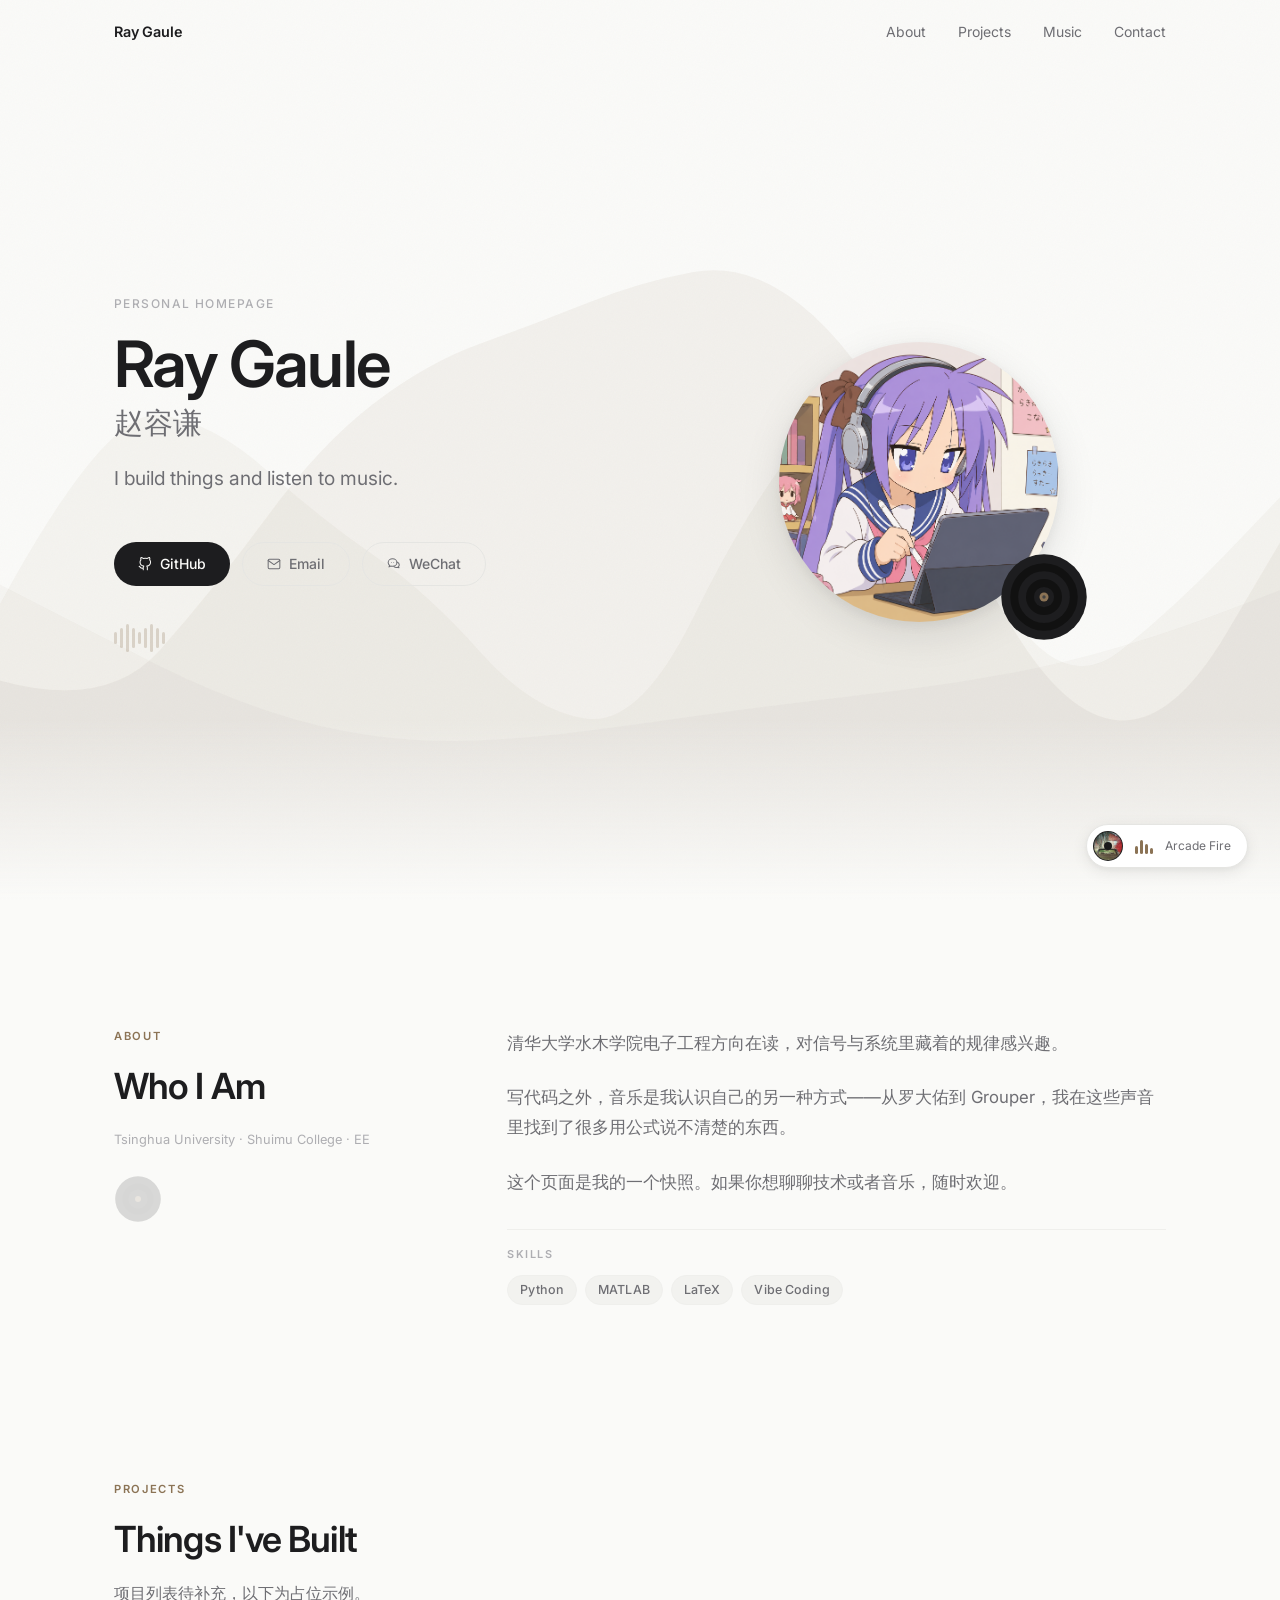
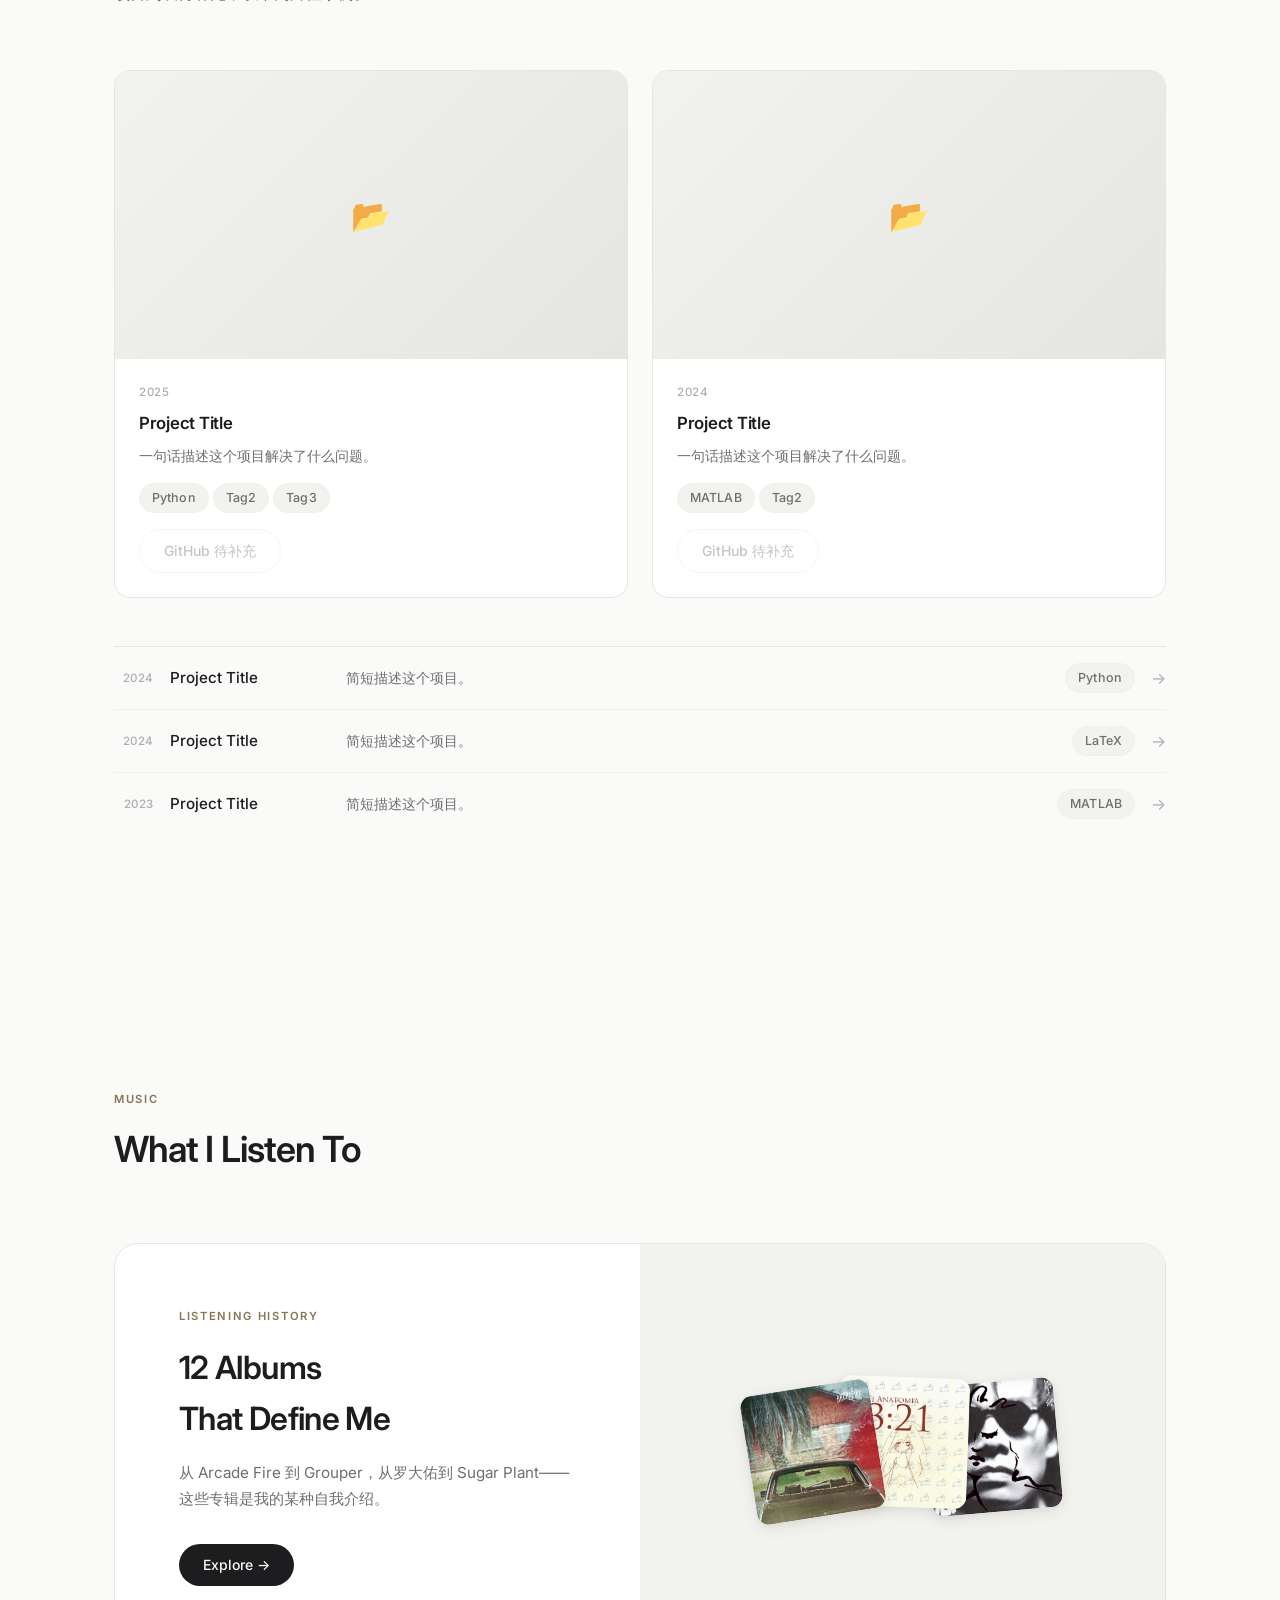
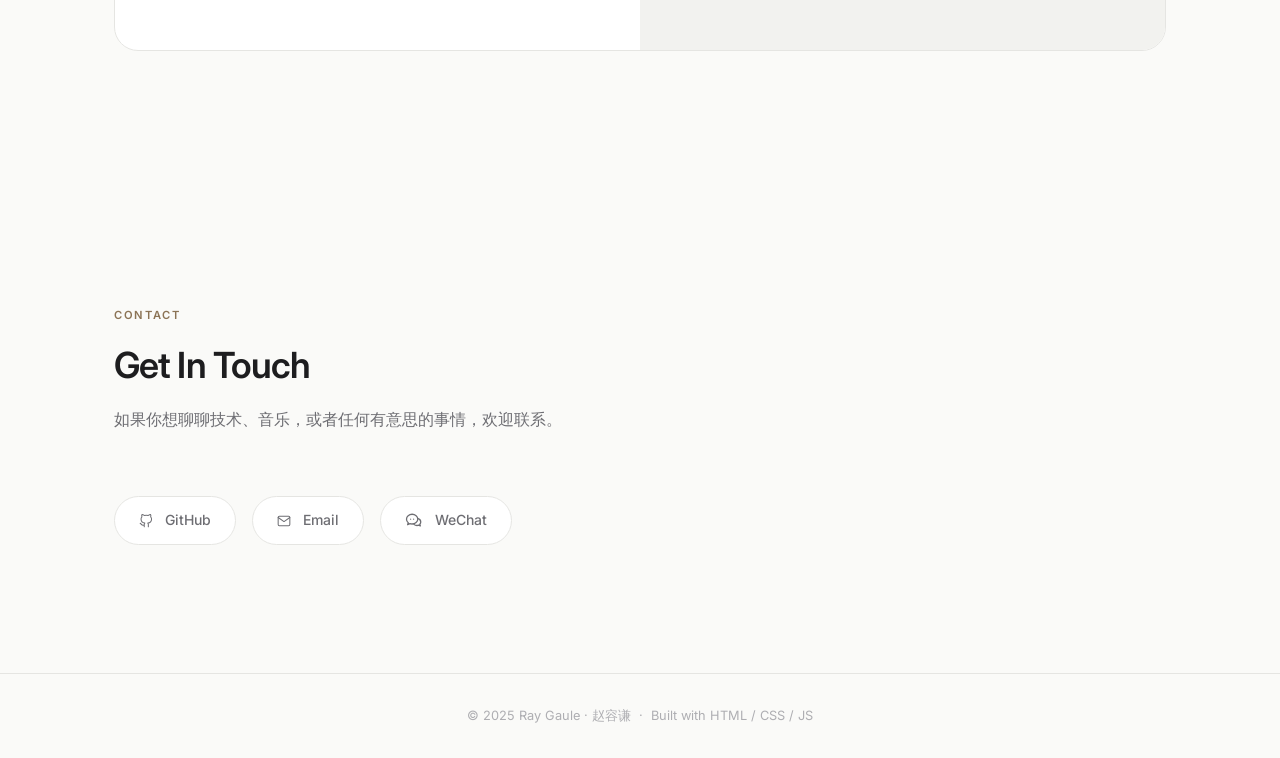
==== commit 7dc069a9: "增加主页波纹背景，增加wechat按钮并修改emoji" ====
--- a/index.html
+++ b/index.html
@@ -31,6 +31,8 @@
      HERO
 ══════════════════════════════════════ -->
 <section class="hero" id="top">
+  <canvas class="hero__bg-canvas" aria-hidden="true"></canvas>
+  <div class="hero__bg-grain" aria-hidden="true"></div>
   <div class="container hero__inner">
 
     <!-- Left: text -->
@@ -63,6 +65,20 @@
             <polyline points="22,6 12,13 2,6"/>
           </svg>
           Email
+        </button>
+
+        <!-- WeChat -->
+        <button id="heroWechat" class="btn btn--ghost" title="微信">
+          <svg class="icon" viewBox="0 0 24 24" fill="none" stroke="currentColor" stroke-width="1.7" stroke-linecap="round" stroke-linejoin="round">
+            <!-- large bubble (main chat) -->
+            <path d="M9.5 3C5.358 3 2 5.91 2 9.5c0 1.9.9 3.6 2.34 4.8L3.5 17l3.06-1.53A8.6 8.6 0 0 0 9.5 16c4.142 0 7.5-2.91 7.5-6.5S13.642 3 9.5 3z"/>
+            <!-- small dot eyes -->
+            <circle cx="7.5" cy="9.5" r="0.8" fill="currentColor" stroke="none"/>
+            <circle cx="11.5" cy="9.5" r="0.8" fill="currentColor" stroke="none"/>
+            <!-- small bubble (second person) -->
+            <path d="M17 8.5c2.485.8 4 2.66 4 4.75 0 1.18-.47 2.25-1.26 3.07l.76 2.18-2.48-1.05A6.1 6.1 0 0 1 16 18c-1.6 0-3.06-.56-4.12-1.48"/>
+          </svg>
+          WeChat
         </button>
       </div>
 
@@ -226,11 +242,11 @@
       <!-- WeChat -->
       <button id="contactWechat" class="contact-link">
         <svg class="contact-link__icon" viewBox="0 0 24 24" fill="none"
-             stroke="currentColor" stroke-width="1.75" stroke-linecap="round" stroke-linejoin="round">
-          <path d="M8.5 14.5c2.5 1.5 5.5 1.5 8 0"/>
-          <circle cx="9.5"  cy="11.5" r="1"/>
-          <circle cx="14.5" cy="11.5" r="1"/>
-          <path d="M21 11.5C21 7.36 16.97 4 12 4S3 7.36 3 11.5c0 2.32 1.12 4.38 2.88 5.77L5 21l3.64-1.82C9.7 19.7 10.82 20 12 20c4.97 0 9-3.36 9-8.5z"/>
+             stroke="currentColor" stroke-width="1.7" stroke-linecap="round" stroke-linejoin="round">
+          <path d="M9.5 3C5.358 3 2 5.91 2 9.5c0 1.9.9 3.6 2.34 4.8L3.5 17l3.06-1.53A8.6 8.6 0 0 0 9.5 16c4.142 0 7.5-2.91 7.5-6.5S13.642 3 9.5 3z"/>
+          <circle cx="7.5" cy="9.5" r="0.8" fill="currentColor" stroke="none"/>
+          <circle cx="11.5" cy="9.5" r="0.8" fill="currentColor" stroke="none"/>
+          <path d="M17 8.5c2.485.8 4 2.66 4 4.75 0 1.18-.47 2.25-1.26 3.07l.76 2.18-2.48-1.05A6.1 6.1 0 0 1 16 18c-1.6 0-3.06-.56-4.12-1.48"/>
         </svg>
         WeChat
       </button>
--- a/css/main.css
+++ b/css/main.css
@@ -165,7 +165,46 @@
   display: flex;
   align-items: center;
   padding-top: var(--nav-h);
-}
+  position: relative;
+  overflow: hidden;
+}
+
+/* Organic wave canvas — sits behind all content */
+.hero__bg-canvas {
+  position: absolute;
+  inset: 0;
+  width: 100%;
+  height: 100%;
+  pointer-events: none;
+  z-index: 0;
+}
+
+/* Grain texture overlay via SVG filter */
+.hero__bg-grain {
+  position: absolute;
+  inset: 0;
+  pointer-events: none;
+  z-index: 1;
+  opacity: 0.028;
+  background-image: url("data:image/svg+xml,%3Csvg xmlns='http://www.w3.org/2000/svg'%3E%3Cfilter id='noise'%3E%3CfeTurbulence type='fractalNoise' baseFrequency='0.72' numOctaves='4' stitchTiles='stitch'/%3E%3C/filter%3E%3Crect width='100%25' height='100%25' filter='url(%23noise)'/%3E%3C/svg%3E");
+  background-size: 180px 180px;
+}
+
+/* Bottom fade — blends hero into the next section */
+.hero::after {
+  content: '';
+  position: absolute;
+  bottom: 0;
+  left: 0;
+  right: 0;
+  height: 180px;
+  background: linear-gradient(to bottom, transparent, var(--bg));
+  pointer-events: none;
+  z-index: 1;
+}
+
+/* All hero content above canvas */
+.hero__inner { position: relative; z-index: 2; }
 
 .hero__inner {
   display: grid;
--- a/css/components.css
+++ b/css/components.css
@@ -246,8 +246,8 @@
 
 .album-preview-thumb {
   position: absolute;
-  width: 110px;
-  height: 110px;
+  width: 130px;
+  height: 130px;
   border-radius: var(--r-md);
   overflow: hidden;
   box-shadow: var(--shadow-md);
@@ -261,32 +261,39 @@
   object-fit: cover;
 }
 
+/* Fan arrangement centered in the visual area:
+   3 thumbs of 130px. Group center = container center.
+   Horizontal centers: 50%-90px, 50%, 50%+90px → avg = 50% ✓
+   Vertical marginTops: -60, -70, -65 → avg = -65px = -thumbH/2 ✓ */
 .album-preview-thumb:nth-child(1) {
-  top: 20%;  left: 10%;
-  transform: rotate(-8deg);
+  top: 50%; left: 50%;
+  margin-top: -60px; margin-left: -155px;
+  transform: rotate(-9deg);
   z-index: 3;
 }
 .album-preview-thumb:nth-child(2) {
-  top: 15%;  left: 30%;
+  top: 50%; left: 50%;
+  margin-top: -70px; margin-left: -65px;
   transform: rotate(2deg);
   z-index: 2;
 }
 .album-preview-thumb:nth-child(3) {
-  top: 30%;  left: 50%;
-  transform: rotate(-4deg);
+  top: 50%; left: 50%;
+  margin-top: -65px; margin-left: 25px;
+  transform: rotate(-5deg);
   z-index: 1;
 }
 
 .music-entry:hover .album-preview-thumb:nth-child(1) {
-  transform: rotate(-12deg) translateY(-6px);
+  transform: rotate(-13deg) translateY(-8px);
   box-shadow: var(--shadow-lg);
 }
 .music-entry:hover .album-preview-thumb:nth-child(2) {
-  transform: rotate(4deg) translateY(-10px);
+  transform: rotate(4deg) translateY(-12px);
   box-shadow: var(--shadow-lg);
 }
 .music-entry:hover .album-preview-thumb:nth-child(3) {
-  transform: rotate(-6deg) translateY(-4px);
+  transform: rotate(-7deg) translateY(-5px);
   box-shadow: var(--shadow-lg);
 }
 
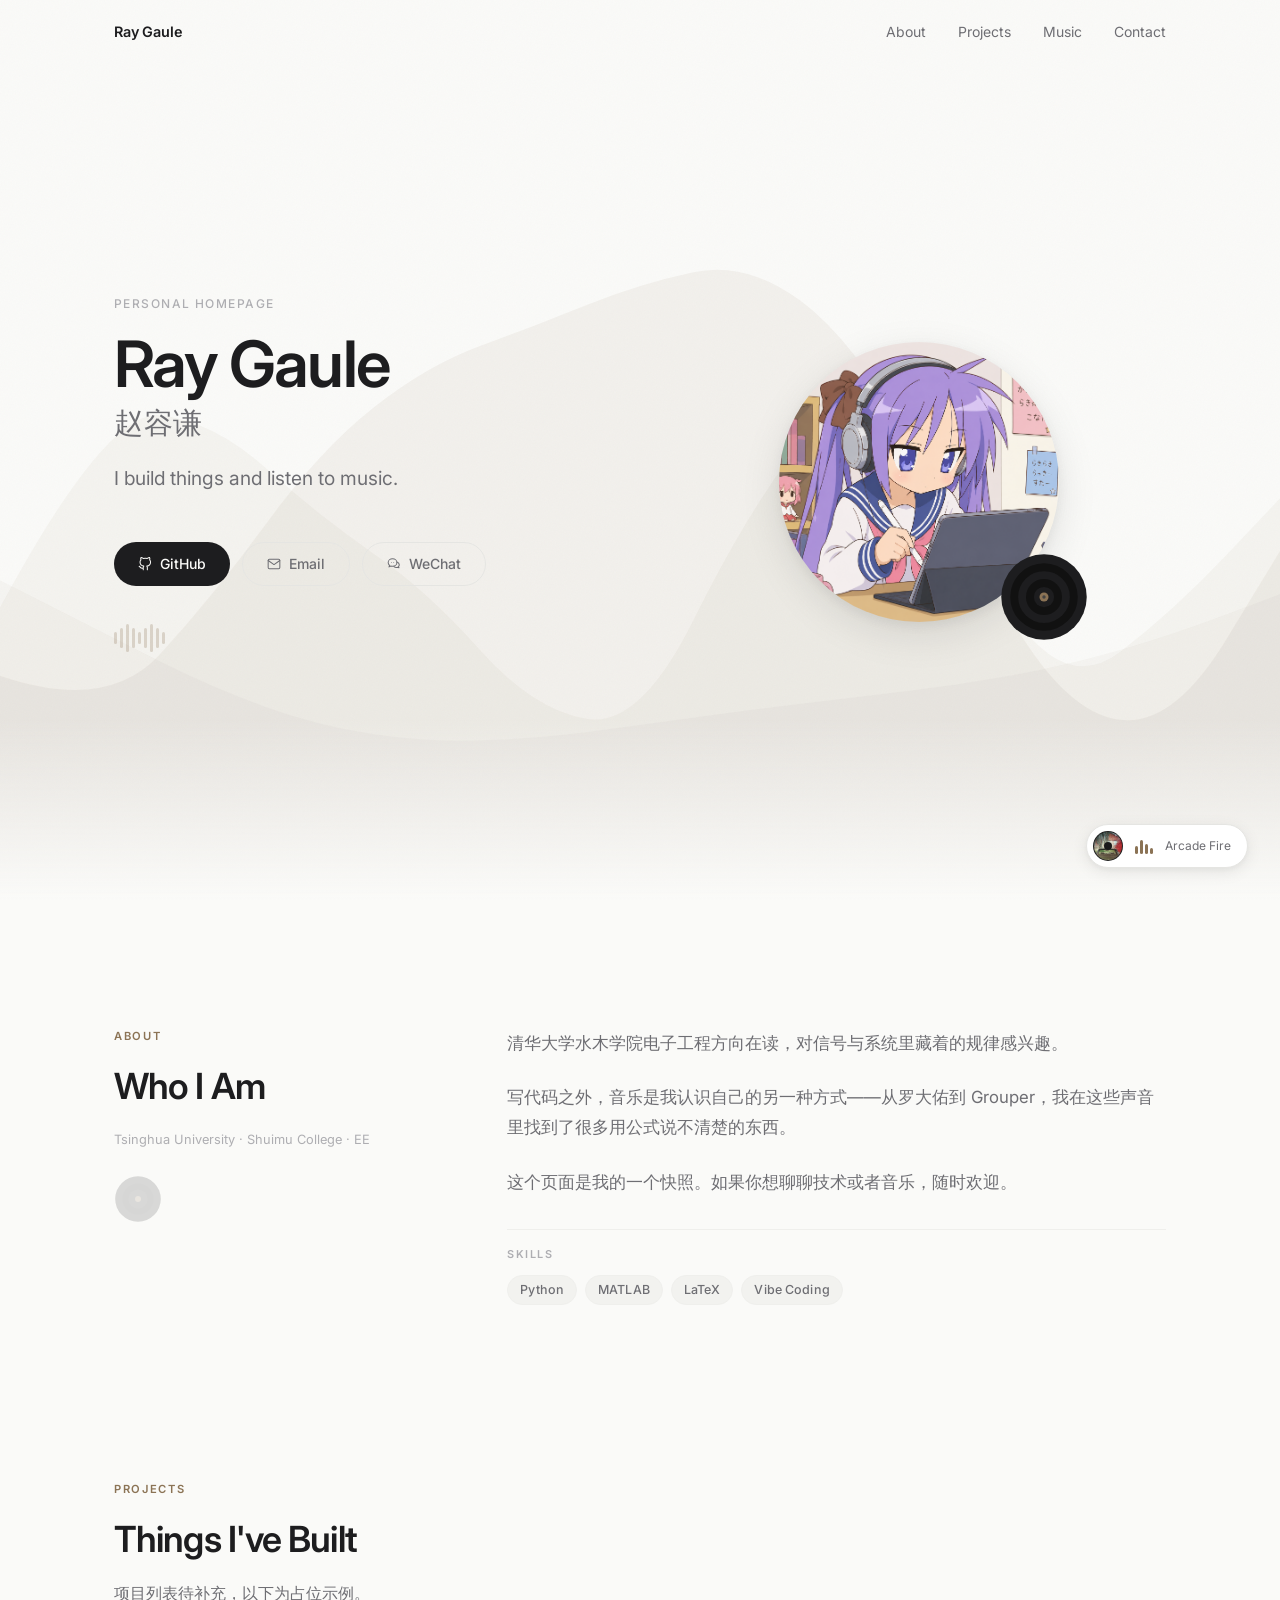
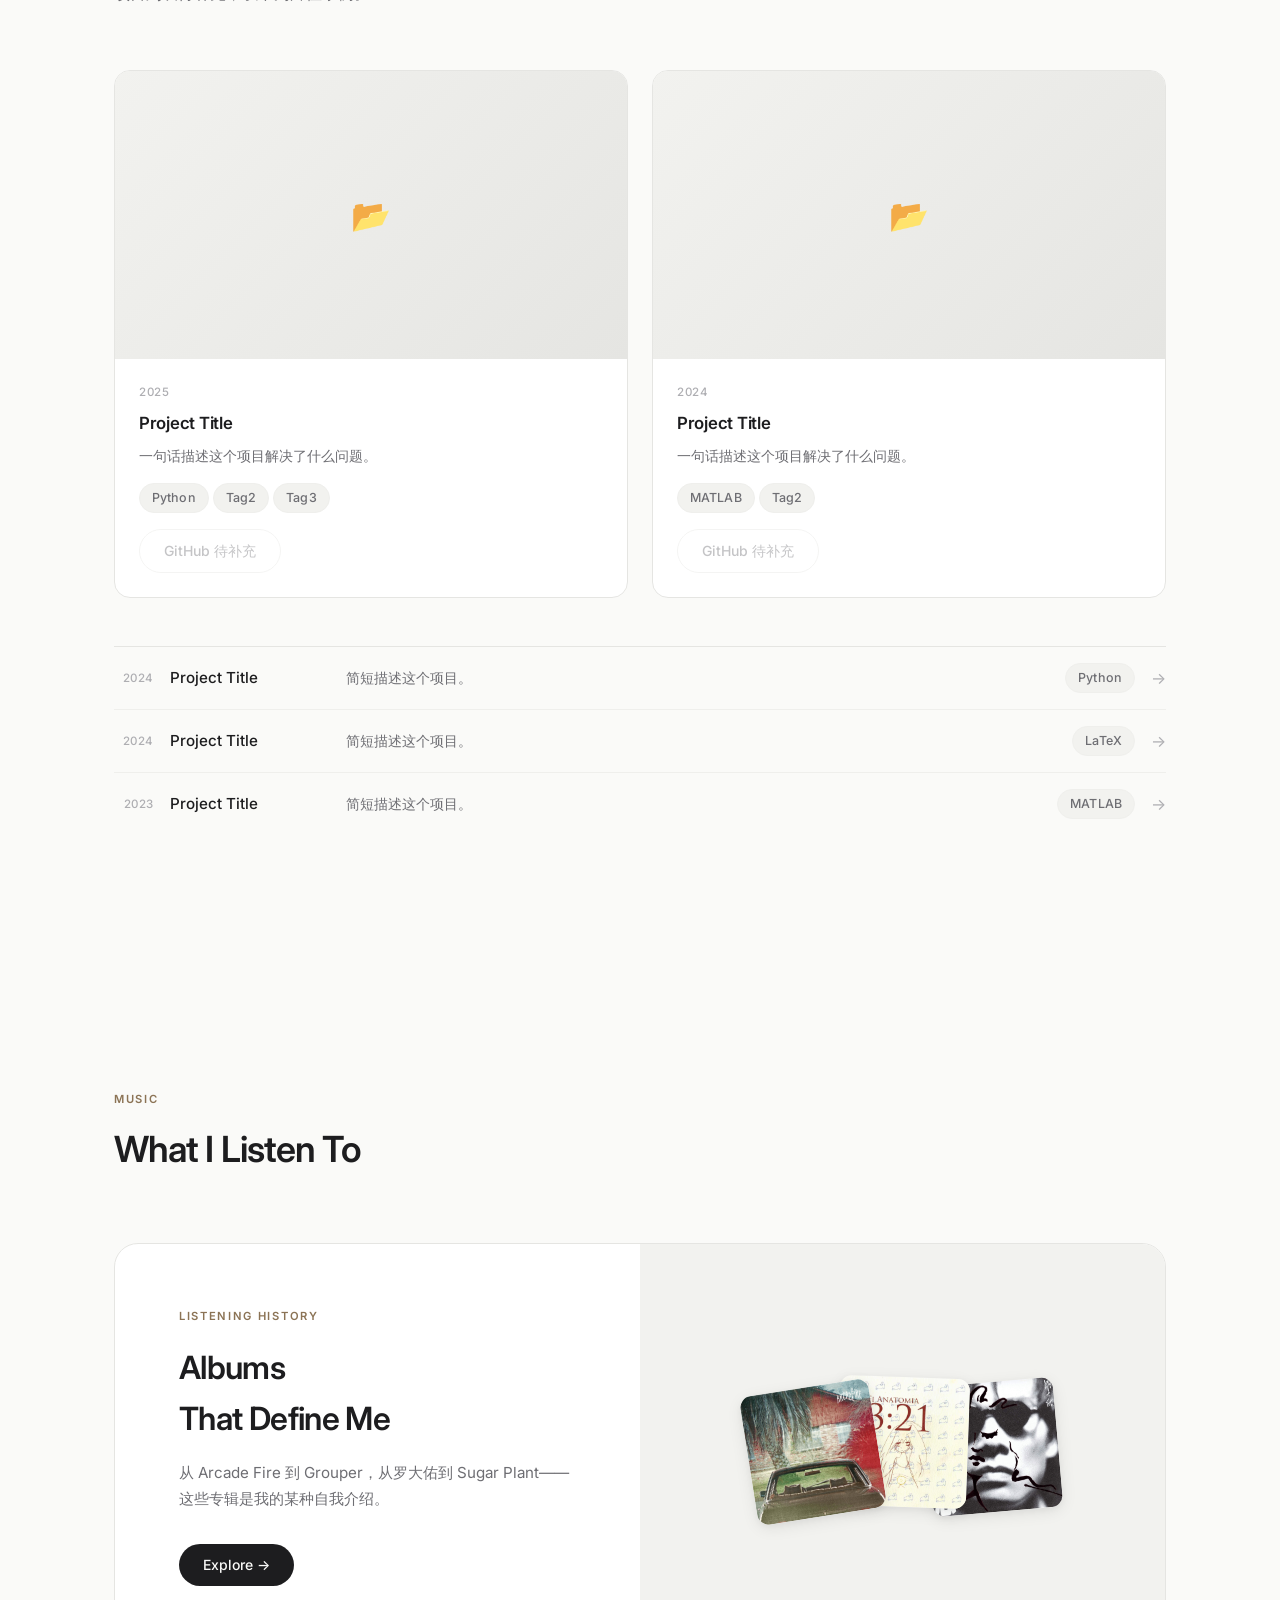
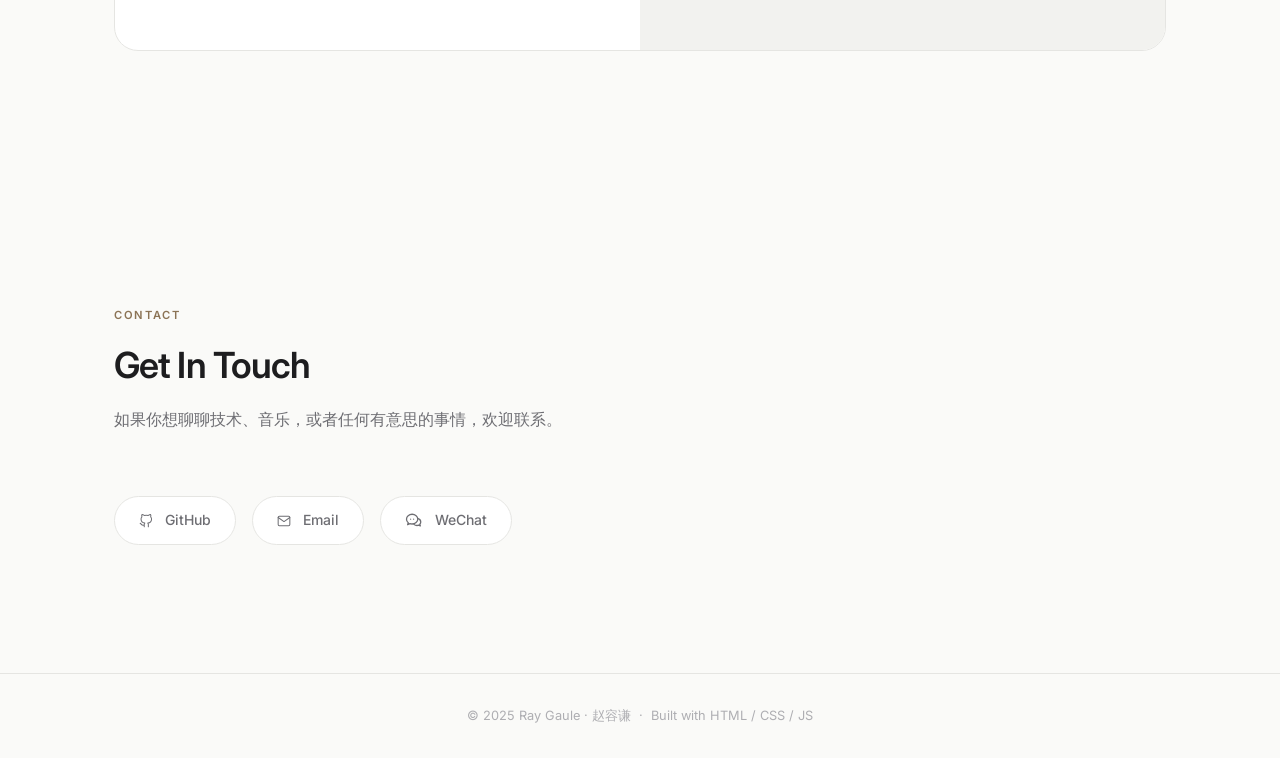
==== commit 2f139b8b: "修改语病" ====
--- a/index.html
+++ b/index.html
@@ -195,7 +195,7 @@
     <a href="music.html" class="music-entry reveal" aria-label="查看音乐品味页面">
       <div class="music-entry__content">
         <div class="music-entry__label">Listening History</div>
-        <h3 class="music-entry__title">12 Albums<br>That Define Me</h3>
+        <h3 class="music-entry__title">Albums<br>That Define Me</h3>
         <p class="music-entry__desc">
           从 Arcade Fire 到 Grouper，从罗大佑到 Sugar Plant——<br>
           这些专辑是我的某种自我介绍。
